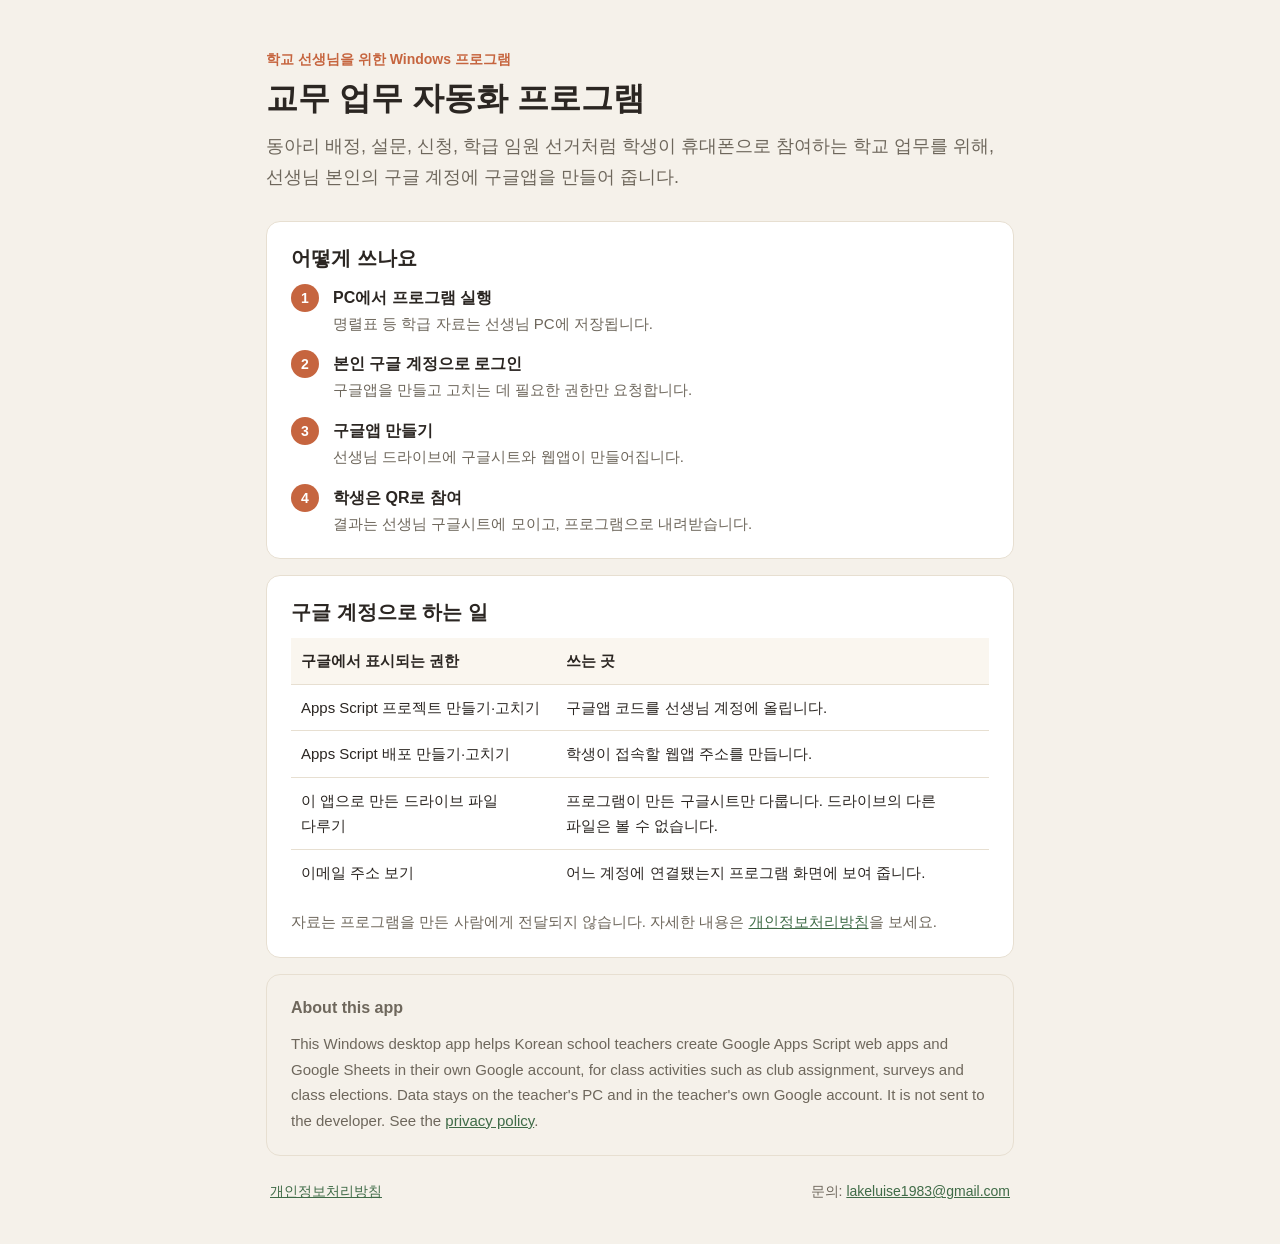
==== index.html @ c2fbe7fb "Add files via upload" ====
<!doctype html>
<html lang="ko">
<head>
<meta charset="utf-8">
<meta name="viewport" content="width=device-width, initial-scale=1">
<title>교무 업무 자동화 프로그램</title>
<meta name="description" content="학교 선생님이 자기 구글 계정에 학급 업무용 구글앱을 만들어 쓰도록 돕는 Windows 프로그램입니다.">
<link rel="stylesheet" href="style.css">
</head>
<body>
<main>
  <header>
    <p class="kicker">학교 선생님을 위한 Windows 프로그램</p>
    <h1>교무 업무 자동화 프로그램</h1>
    <p class="lead">동아리 배정, 설문, 신청, 학급 임원 선거처럼 학생이 휴대폰으로 참여하는 학교 업무를 위해, 선생님 본인의 구글 계정에 구글앱을 만들어 줍니다.</p>
  </header>

  <section>
    <h2>어떻게 쓰나요</h2>
    <ol class="steps">
      <li><b>PC에서 프로그램 실행</b><span>명렬표 등 학급 자료는 선생님 PC에 저장됩니다.</span></li>
      <li><b>본인 구글 계정으로 로그인</b><span>구글앱을 만들고 고치는 데 필요한 권한만 요청합니다.</span></li>
      <li><b>구글앱 만들기</b><span>선생님 드라이브에 구글시트와 웹앱이 만들어집니다.</span></li>
      <li><b>학생은 QR로 참여</b><span>결과는 선생님 구글시트에 모이고, 프로그램으로 내려받습니다.</span></li>
    </ol>
  </section>

  <section>
    <h2>구글 계정으로 하는 일</h2>
    <table>
      <thead><tr><th>구글에서 표시되는 권한</th><th>쓰는 곳</th></tr></thead>
      <tbody>
        <tr><td>Apps Script 프로젝트 만들기·고치기</td><td>구글앱 코드를 선생님 계정에 올립니다.</td></tr>
        <tr><td>Apps Script 배포 만들기·고치기</td><td>학생이 접속할 웹앱 주소를 만듭니다.</td></tr>
        <tr><td>이 앱으로 만든 드라이브 파일 다루기</td><td>프로그램이 만든 구글시트만 다룹니다. 드라이브의 다른 파일은 볼 수 없습니다.</td></tr>
        <tr><td>이메일 주소 보기</td><td>어느 계정에 연결됐는지 프로그램 화면에 보여 줍니다.</td></tr>
      </tbody>
    </table>
    <p class="note">자료는 프로그램을 만든 사람에게 전달되지 않습니다. 자세한 내용은 <a href="privacy.html">개인정보처리방침</a>을 보세요.</p>
  </section>

  <section lang="en" class="en">
    <h2>About this app</h2>
    <p>This Windows desktop app helps Korean school teachers create Google Apps Script web apps and Google Sheets in their own Google account, for class activities such as club assignment, surveys and class elections. Data stays on the teacher's PC and in the teacher's own Google account. It is not sent to the developer. See the <a href="privacy.html">privacy policy</a>.</p>
  </section>

  <footer>
    <a href="privacy.html">개인정보처리방침</a>
    <span>문의: <a href="mailto:lakeluise1983@gmail.com">lakeluise1983@gmail.com</a></span>
  </footer>
</main>
</body>
</html>
---- style.css ----
:root {
  --bg: #F5F1EA;
  --card: #FFFFFF;
  --text: #2B2622;
  --muted: #6E675C;
  --line: #E7DFD1;
  --coral: #C6653F;
  --green: #3F6B47;
  --soft: #FAF6EF;
}
@media (prefers-color-scheme: dark) {
  :root {
    --bg: #1F1C19;
    --card: #2A2622;
    --text: #F1ECE4;
    --muted: #B5ADA1;
    --line: #443E37;
    --coral: #E58A65;
    --green: #8DBB95;
    --soft: #332E29;
  }
}
* { box-sizing: border-box; }
body {
  margin: 0;
  background: var(--bg);
  color: var(--text);
  font-family: "Malgun Gothic", "Apple SD Gothic Neo", "Noto Sans KR", sans-serif;
  font-size: 16px;
  line-height: 1.7;
  word-break: keep-all;
}
main { max-width: 780px; margin: 0 auto; padding: 48px 16px 40px; }
header { margin-bottom: 28px; }
.kicker { margin: 0 0 6px; color: var(--coral); font-size: 14px; font-weight: 700; }
.kicker a { color: inherit; text-decoration: none; }
h1 { margin: 0 0 12px; font-size: 32px; line-height: 1.3; }
.lead { margin: 0; font-size: 18px; color: var(--muted); }
.date { margin: 12px 0 0; font-size: 14px; color: var(--muted); }
section {
  background: var(--card);
  border: 1px solid var(--line);
  border-radius: 14px;
  padding: 22px 24px;
  margin-bottom: 16px;
}
h2 { margin: 0 0 12px; font-size: 20px; line-height: 1.4; }
p { margin: 10px 0 0; }
h2 + p { margin-top: 0; }
a { color: var(--green); }
ul { margin: 0; padding-left: 20px; }
li + li { margin-top: 6px; }
code { font-family: Consolas, monospace; font-size: 14px; overflow-wrap: anywhere; }
table { width: 100%; border-collapse: collapse; font-size: 15px; }
th, td { padding: 10px; border-bottom: 1px solid var(--line); text-align: left; vertical-align: top; }
th { background: var(--soft); font-weight: 700; }
th:first-child, td:first-child { width: 38%; }
tr:last-child td { border-bottom: 0; }
.steps { list-style: none; counter-reset: s; margin: 0; padding: 0; }
.steps li { counter-increment: s; position: relative; padding-left: 42px; min-height: 30px; }
.steps li + li { margin-top: 14px; }
.steps li::before {
  content: counter(s);
  position: absolute; left: 0; top: 0;
  width: 28px; height: 28px; border-radius: 50%;
  background: var(--coral); color: #fff;
  font-size: 14px; font-weight: 700; line-height: 28px; text-align: center;
}
.steps b, .steps span { display: block; }
.steps span { color: var(--muted); font-size: 15px; }
.note { margin-top: 14px; color: var(--muted); font-size: 15px; }
.en { background: transparent; color: var(--muted); font-size: 15px; }
.en h2 { font-size: 16px; }
footer { display: flex; flex-wrap: wrap; gap: 8px 20px; justify-content: space-between; padding: 8px 4px 0; color: var(--muted); font-size: 14px; }
@media (max-width: 560px) {
  main { padding-top: 28px; }
  h1 { font-size: 26px; }
  section { padding: 18px 16px; }
  table { font-size: 14px; }
  th, td { padding: 8px 6px; }
}
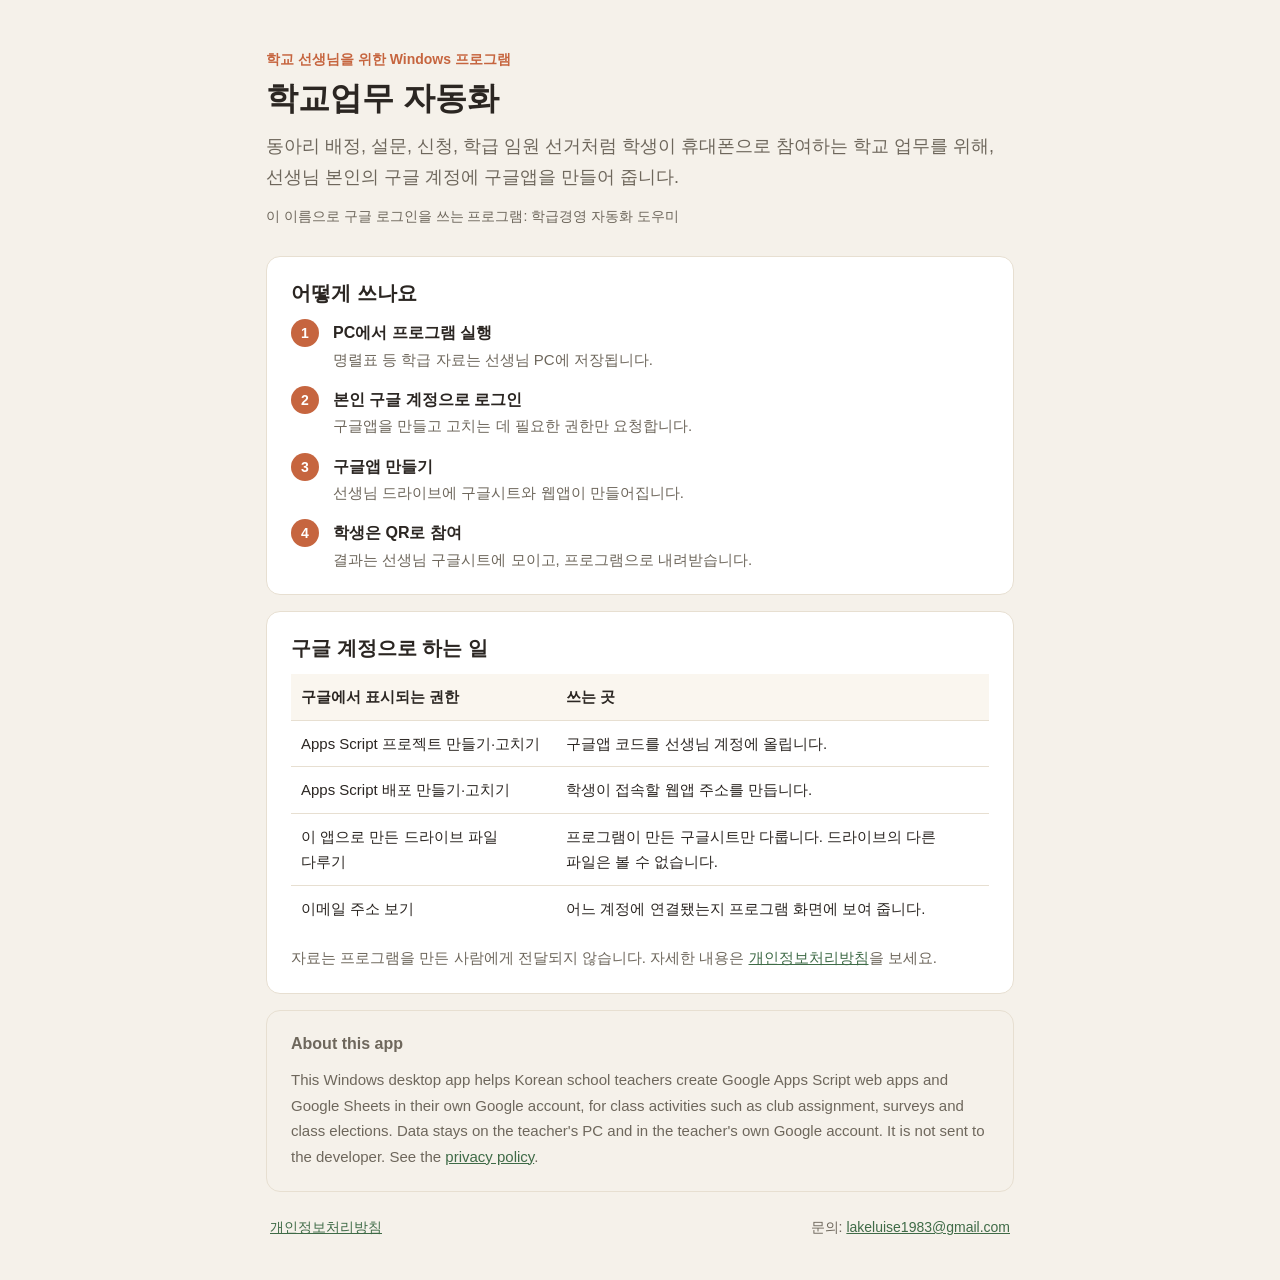
==== commit f0136a38: "Add files via upload" ====
--- a/index.html
+++ b/index.html
@@ -3,7 +3,7 @@
 <head>
 <meta charset="utf-8">
 <meta name="viewport" content="width=device-width, initial-scale=1">
-<title>교무 업무 자동화 프로그램</title>
+<title>학교업무 자동화</title>
 <meta name="description" content="학교 선생님이 자기 구글 계정에 학급 업무용 구글앱을 만들어 쓰도록 돕는 Windows 프로그램입니다.">
 <link rel="stylesheet" href="style.css">
 </head>
@@ -11,8 +11,9 @@
 <main>
   <header>
     <p class="kicker">학교 선생님을 위한 Windows 프로그램</p>
-    <h1>교무 업무 자동화 프로그램</h1>
+    <h1>학교업무 자동화</h1>
     <p class="lead">동아리 배정, 설문, 신청, 학급 임원 선거처럼 학생이 휴대폰으로 참여하는 학교 업무를 위해, 선생님 본인의 구글 계정에 구글앱을 만들어 줍니다.</p>
+    <p class="date">이 이름으로 구글 로그인을 쓰는 프로그램: 학급경영 자동화 도우미</p>
   </header>
 
   <section>
